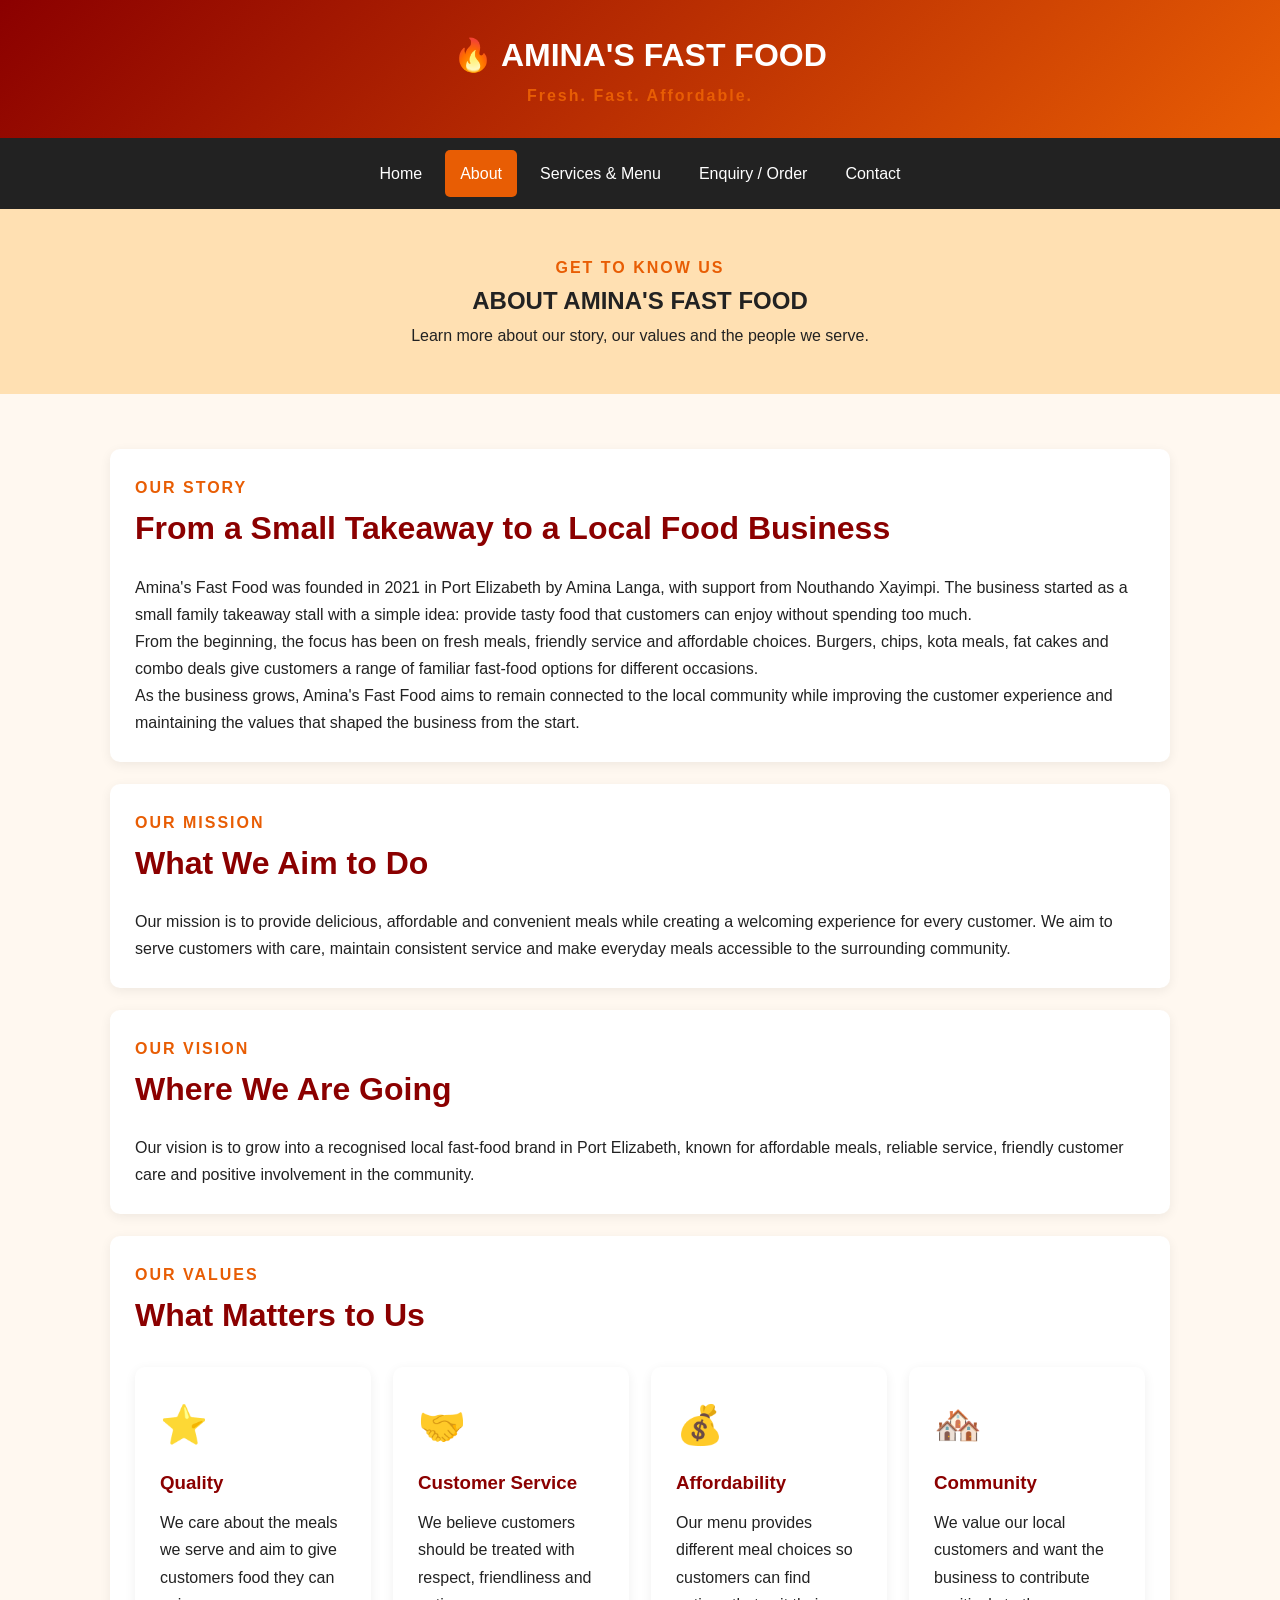
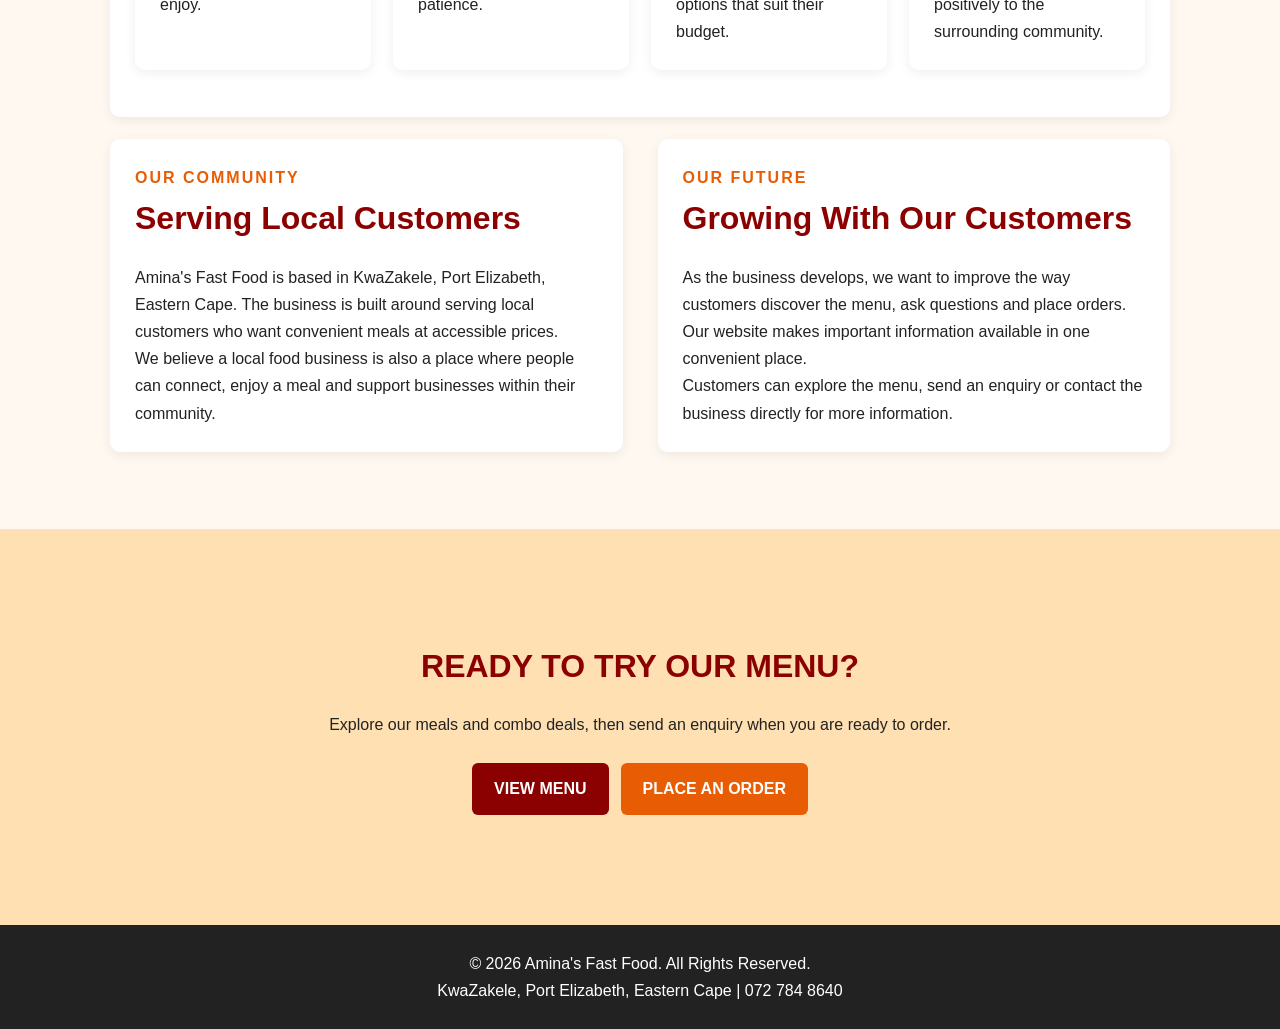
==== Pages/about.html @ 8d9acaaa "Expand About page content and structure" ====
<!DOCTYPE html>
<html lang="en">
<head>
  <meta charset="UTF-8">
  <meta name="viewport" content="width=device-width, initial-scale=1.0">
  <meta name="description" content="Learn about Amina's Fast Food, our story, mission, vision and values.">
  <title>About Us | Amina's Fast Food</title>
  <link rel="stylesheet" href="../Assets/css/style.css">
</head>
<body>
  <header class="site-header">
    <div class="logo">🔥 AMINA'S FAST FOOD</div>
    <p class="tagline">Fresh. Fast. Affordable.</p>
  </header>

  <nav class="navbar">
    <a href="../index.html">Home</a>
    <a class="active" href="about.html">About</a>
    <a href="services.html">Services &amp; Menu</a>
    <a href="enquiry.html">Enquiry / Order</a>
    <a href="contact.html">Contact</a>
  </nav>

  <main>
    <section class="page-banner page-header">
      <p class="eyebrow">GET TO KNOW US</p>
      <h1>ABOUT AMINA'S FAST FOOD</h1>
      <p>Learn more about our story, our values and the people we serve.</p>
    </section>

    <section class="container content-section">
      <div class="box intro">
        <p class="eyebrow">OUR STORY</p>
        <h2>From a Small Takeaway to a Local Food Business</h2>
        <p>Amina's Fast Food was founded in 2021 in Port Elizabeth by Amina Langa, with support from Nouthando Xayimpi. The business started as a small family takeaway stall with a simple idea: provide tasty food that customers can enjoy without spending too much.</p>
        <p>From the beginning, the focus has been on fresh meals, friendly service and affordable choices. Burgers, chips, kota meals, fat cakes and combo deals give customers a range of familiar fast-food options for different occasions.</p>
        <p>As the business grows, Amina's Fast Food aims to remain connected to the local community while improving the customer experience and maintaining the values that shaped the business from the start.</p>
      </div>

      <div class="two-column">
        <div class="box">
          <p class="eyebrow">OUR MISSION</p>
          <h2>What We Aim to Do</h2>
          <p>Our mission is to provide delicious, affordable and convenient meals while creating a welcoming experience for every customer. We aim to serve customers with care, maintain consistent service and make everyday meals accessible to the surrounding community.</p>
        </div>
        <div class="box">
          <p class="eyebrow">OUR VISION</p>
          <h2>Where We Are Going</h2>
          <p>Our vision is to grow into a recognised local fast-food brand in Port Elizabeth, known for affordable meals, reliable service, friendly customer care and positive involvement in the community.</p>
        </div>
      </div>

      <div class="box">
        <p class="eyebrow">OUR VALUES</p>
        <h2>What Matters to Us</h2>
        <div class="cards">
          <article class="card">
            <div class="card-icon">⭐</div>
            <h3>Quality</h3>
            <p>We care about the meals we serve and aim to give customers food they can enjoy.</p>
          </article>
          <article class="card">
            <div class="card-icon">🤝</div>
            <h3>Customer Service</h3>
            <p>We believe customers should be treated with respect, friendliness and patience.</p>
          </article>
          <article class="card">
            <div class="card-icon">💰</div>
            <h3>Affordability</h3>
            <p>Our menu provides different meal choices so customers can find options that suit their budget.</p>
          </article>
          <article class="card">
            <div class="card-icon">🏘️</div>
            <h3>Community</h3>
            <p>We value our local customers and want the business to contribute positively to the surrounding community.</p>
          </article>
        </div>
      </div>

      <div class="highlights">
        <div class="box">
          <p class="eyebrow">OUR COMMUNITY</p>
          <h2>Serving Local Customers</h2>
          <p>Amina's Fast Food is based in KwaZakele, Port Elizabeth, Eastern Cape. The business is built around serving local customers who want convenient meals at accessible prices.</p>
          <p>We believe a local food business is also a place where people can connect, enjoy a meal and support businesses within their community.</p>
        </div>
        <div class="box">
          <p class="eyebrow">OUR FUTURE</p>
          <h2>Growing With Our Customers</h2>
          <p>As the business develops, we want to improve the way customers discover the menu, ask questions and place orders. Our website makes important information available in one convenient place.</p>
          <p>Customers can explore the menu, send an enquiry or contact the business directly for more information.</p>
        </div>
      </div>
    </section>

    <section class="cta">
      <div class="container">
        <h2>READY TO TRY OUR MENU?</h2>
        <p>Explore our meals and combo deals, then send an enquiry when you are ready to order.</p>
        <div class="button-group">
          <a href="services.html" class="btn btn-red">VIEW MENU</a>
          <a href="enquiry.html" class="btn">PLACE AN ORDER</a>
        </div>
      </div>
    </section>
  </main>

  <footer>
    <p>&copy; 2026 Amina's Fast Food. All Rights Reserved.</p>
    <p>KwaZakele, Port Elizabeth, Eastern Cape | 072 784 8640</p>
  </footer>
</body>
</html>
---- Assets/css/style.css ----
*{box-sizing:border-box;margin:0;padding:0}html{scroll-behavior:smooth}body{font-family:Arial,sans-serif;background:#fff8f0;color:#222;line-height:1.7}.site-header,header{background:linear-gradient(135deg,#8b0000,#e85d04);color:white;text-align:center;padding:28px 20px}.logo{font-size:2rem;font-weight:700}.navbar,nav{display:flex;justify-content:center;flex-wrap:wrap;gap:8px;background:#222;padding:12px}.navbar a,nav a{color:white;text-decoration:none;padding:10px 15px;border-radius:5px}.navbar a:hover,.navbar a.active,nav a:hover{background:#e85d04}.hero{background:linear-gradient(#0008,#0008),url('../junk-food-concept-unhealthy-food-background-fast-food-sugar-burger-sweets-chips-chocolate-donuts-soda-junk-food-concept-137097176.webp') center/cover;min-height:440px;display:flex;align-items:center;justify-content:center;color:white;text-align:center;padding:40px 20px}.hero-content{max-width:800px}.hero h1{font-size:clamp(2.3rem,6vw,4.5rem);line-height:1.1;margin:15px 0}.tagline,.eyebrow{font-weight:bold;letter-spacing:2px;color:#e85d04}.hero .tagline{color:#ffd166}.container{max-width:1100px;margin:auto;padding:55px 20px}.container h2,.cta h2{color:#8b0000;margin-bottom:18px;font-size:2rem}.button-group{display:flex;justify-content:center;gap:12px;flex-wrap:wrap;margin-top:25px}.btn{display:inline-block;background:#e85d04;color:white;text-decoration:none;border:0;border-radius:6px;padding:12px 22px;font-weight:bold;cursor:pointer}.btn:hover{background:#8b0000}.btn-red{background:#8b0000}.cards{display:grid;grid-template-columns:repeat(auto-fit,minmax(220px,1fr));gap:22px;margin-top:25px}.card,.box,.contact-box,.menu-section,form{background:white;padding:25px;border-radius:10px;box-shadow:0 3px 12px #0001;margin-bottom:22px}.card-icon{font-size:2.4rem}.card h3{color:#8b0000;margin:10px 0}.section-heading{text-align:center}.highlights{display:grid;grid-template-columns:1fr 1fr;gap:35px}.info-list p{padding:8px 0}.cta{text-align:center;background:#ffe0b2;padding:55px 20px}.page-header{text-align:center;padding:45px 20px;background:#ffe0b2}.menu-section h2{color:#8b0000}.menu-row{display:flex;justify-content:space-between;gap:20px;border-bottom:1px solid #ddd;padding:15px 0}.menu-row:last-child{border:0}.menu-row strong{color:#e85d04;white-space:nowrap}.special{border:3px solid #e85d04}form{max-width:700px;margin:30px auto}label{display:block;font-weight:bold;margin-top:15px}input,select,textarea{width:100%;padding:12px;border:1px solid #bbb;border-radius:5px;font:inherit}textarea{min-height:120px}form button{margin-top:20px}footer{background:#222;color:white;text-align:center;padding:25px 15px}@media(max-width:650px){.highlights{grid-template-columns:1fr}.logo{font-size:1.5rem}.menu-row{align-items:flex-start}}
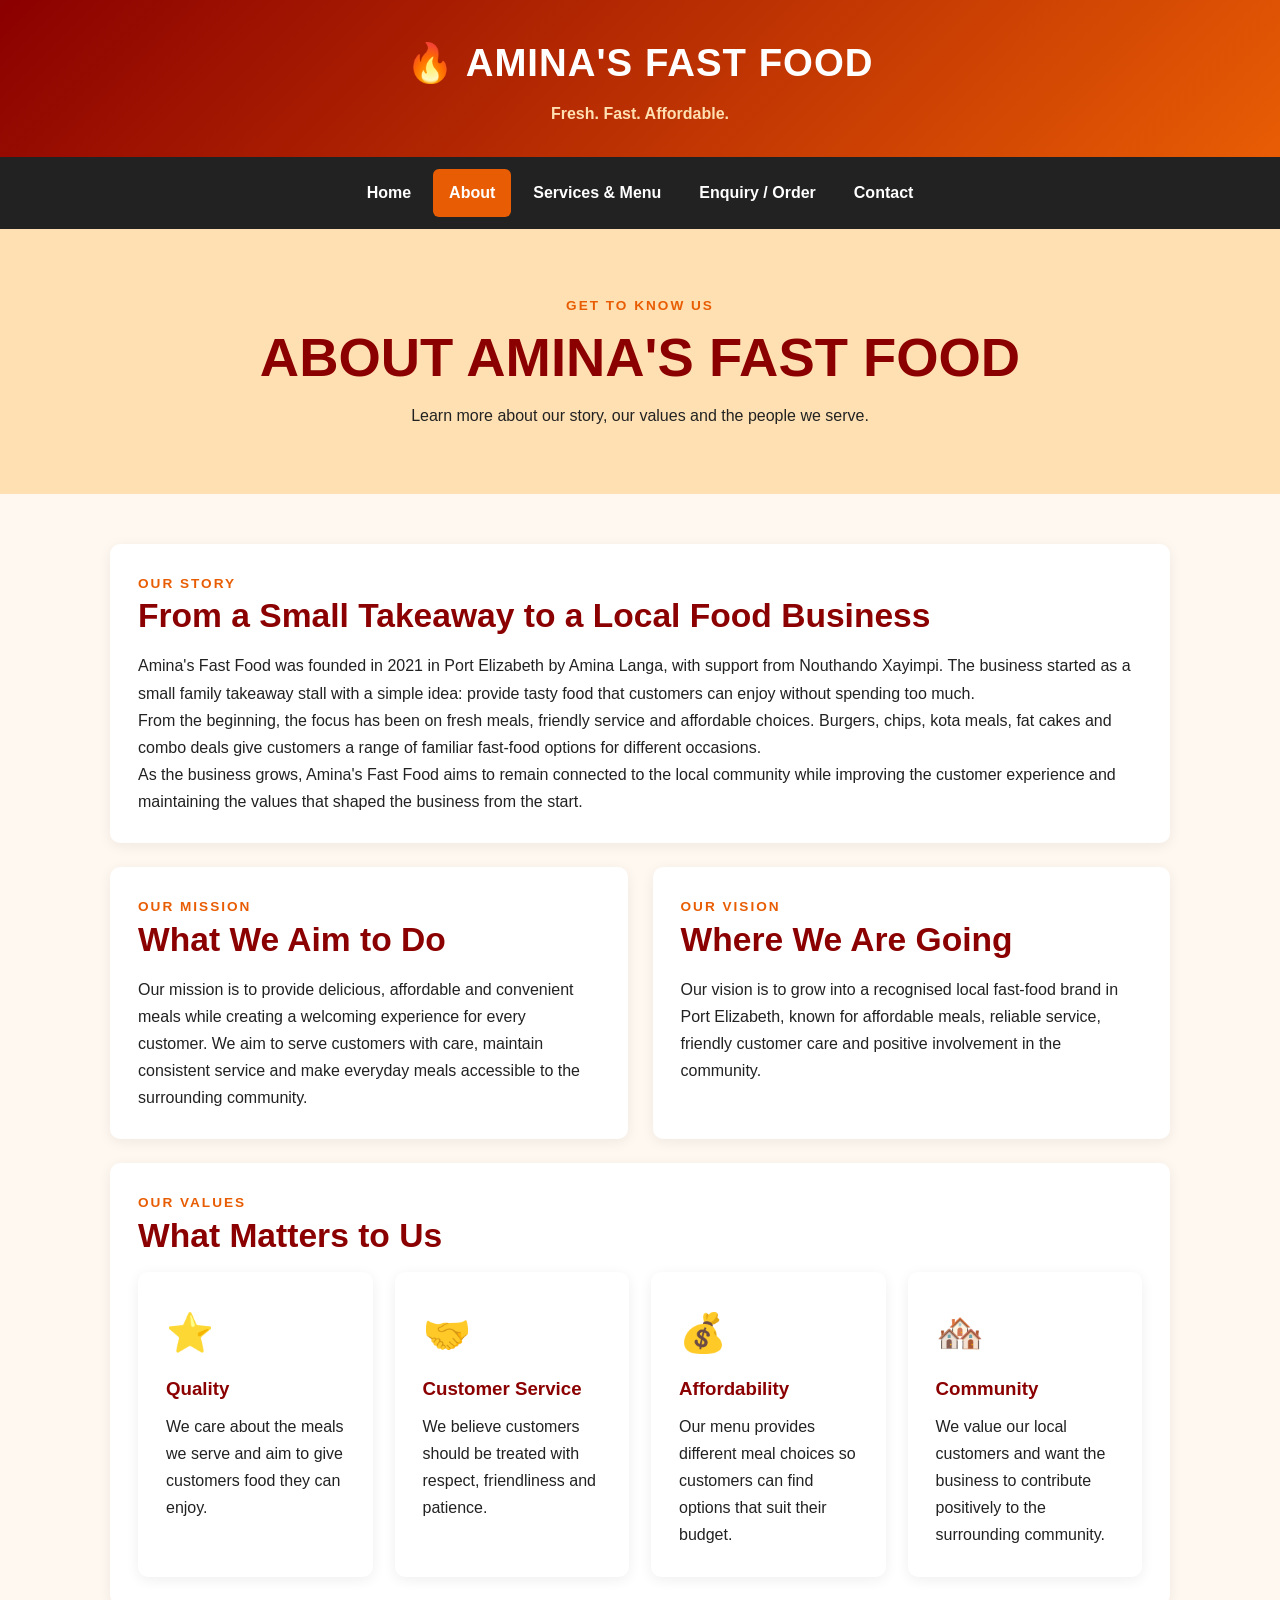
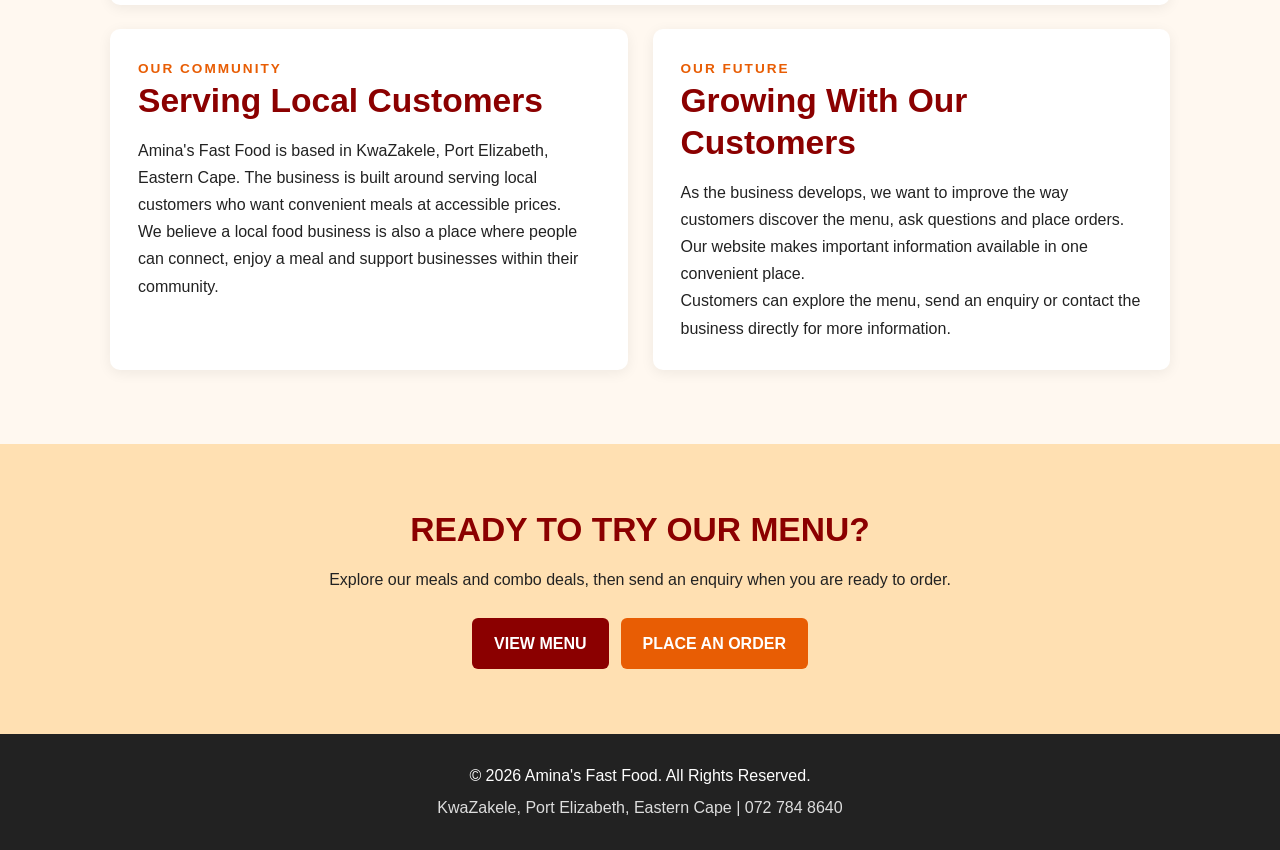
==== commit 05f9df64: "Add HTML syntax comments to About page" ====
--- a/Pages/about.html
+++ b/Pages/about.html
@@ -1,18 +1,27 @@
 <!DOCTYPE html>
+<!-- HTML5 document declaration. -->
 <html lang="en">
+<!-- lang="en" identifies English as the page language. -->
 <head>
+  <!-- Character encoding for the webpage. -->
   <meta charset="UTF-8">
+  <!-- Makes the page responsive on different screen sizes. -->
   <meta name="viewport" content="width=device-width, initial-scale=1.0">
+  <!-- Description of the page for search engines. -->
   <meta name="description" content="Learn about Amina's Fast Food, our story, mission, vision and values.">
+  <!-- Browser tab title. -->
   <title>About Us | Amina's Fast Food</title>
+  <!-- External CSS file used to style this page. ../ moves from Pages to the main folder. -->
   <link rel="stylesheet" href="../Assets/css/style.css">
 </head>
 <body>
+  <!-- Website header. -->
   <header class="site-header">
     <div class="logo">🔥 AMINA'S FAST FOOD</div>
     <p class="tagline">Fresh. Fast. Affordable.</p>
   </header>
 
+  <!-- Main navigation menu. -->
   <nav class="navbar">
     <a href="../index.html">Home</a>
     <a class="active" href="about.html">About</a>
@@ -22,12 +31,14 @@
   </nav>
 
   <main>
+    <!-- Page banner introduces the About page. -->
     <section class="page-banner page-header">
       <p class="eyebrow">GET TO KNOW US</p>
       <h1>ABOUT AMINA'S FAST FOOD</h1>
       <p>Learn more about our story, our values and the people we serve.</p>
     </section>
 
+    <!-- Business story section. -->
     <section class="container content-section">
       <div class="box intro">
         <p class="eyebrow">OUR STORY</p>
@@ -37,6 +48,7 @@
         <p>As the business grows, Amina's Fast Food aims to remain connected to the local community while improving the customer experience and maintaining the values that shaped the business from the start.</p>
       </div>
 
+      <!-- Two-column layout controlled by CSS. -->
       <div class="two-column">
         <div class="box">
           <p class="eyebrow">OUR MISSION</p>
@@ -50,6 +62,7 @@
         </div>
       </div>
 
+      <!-- Values are displayed as individual article cards. -->
       <div class="box">
         <p class="eyebrow">OUR VALUES</p>
         <h2>What Matters to Us</h2>
@@ -77,6 +90,7 @@
         </div>
       </div>
 
+      <!-- Community and future information. -->
       <div class="highlights">
         <div class="box">
           <p class="eyebrow">OUR COMMUNITY</p>
@@ -93,6 +107,7 @@
       </div>
     </section>
 
+    <!-- Call-to-action section. -->
     <section class="cta">
       <div class="container">
         <h2>READY TO TRY OUR MENU?</h2>
@@ -105,6 +120,7 @@
     </section>
   </main>
 
+  <!-- Footer information. -->
   <footer>
     <p>&copy; 2026 Amina's Fast Food. All Rights Reserved.</p>
     <p>KwaZakele, Port Elizabeth, Eastern Cape | 072 784 8640</p>
--- a/Assets/css/style.css
+++ b/Assets/css/style.css
@@ -1 +1,396 @@
-*{box-sizing:border-box;margin:0;padding:0}html{scroll-behavior:smooth}body{font-family:Arial,sans-serif;background:#fff8f0;color:#222;line-height:1.7}.site-header,header{background:linear-gradient(135deg,#8b0000,#e85d04);color:white;text-align:center;padding:28px 20px}.logo{font-size:2rem;font-weight:700}.navbar,nav{display:flex;justify-content:center;flex-wrap:wrap;gap:8px;background:#222;padding:12px}.navbar a,nav a{color:white;text-decoration:none;padding:10px 15px;border-radius:5px}.navbar a:hover,.navbar a.active,nav a:hover{background:#e85d04}.hero{background:linear-gradient(#0008,#0008),url('../junk-food-concept-unhealthy-food-background-fast-food-sugar-burger-sweets-chips-chocolate-donuts-soda-junk-food-concept-137097176.webp') center/cover;min-height:440px;display:flex;align-items:center;justify-content:center;color:white;text-align:center;padding:40px 20px}.hero-content{max-width:800px}.hero h1{font-size:clamp(2.3rem,6vw,4.5rem);line-height:1.1;margin:15px 0}.tagline,.eyebrow{font-weight:bold;letter-spacing:2px;color:#e85d04}.hero .tagline{color:#ffd166}.container{max-width:1100px;margin:auto;padding:55px 20px}.container h2,.cta h2{color:#8b0000;margin-bottom:18px;font-size:2rem}.button-group{display:flex;justify-content:center;gap:12px;flex-wrap:wrap;margin-top:25px}.btn{display:inline-block;background:#e85d04;color:white;text-decoration:none;border:0;border-radius:6px;padding:12px 22px;font-weight:bold;cursor:pointer}.btn:hover{background:#8b0000}.btn-red{background:#8b0000}.cards{display:grid;grid-template-columns:repeat(auto-fit,minmax(220px,1fr));gap:22px;margin-top:25px}.card,.box,.contact-box,.menu-section,form{background:white;padding:25px;border-radius:10px;box-shadow:0 3px 12px #0001;margin-bottom:22px}.card-icon{font-size:2.4rem}.card h3{color:#8b0000;margin:10px 0}.section-heading{text-align:center}.highlights{display:grid;grid-template-columns:1fr 1fr;gap:35px}.info-list p{padding:8px 0}.cta{text-align:center;background:#ffe0b2;padding:55px 20px}.page-header{text-align:center;padding:45px 20px;background:#ffe0b2}.menu-section h2{color:#8b0000}.menu-row{display:flex;justify-content:space-between;gap:20px;border-bottom:1px solid #ddd;padding:15px 0}.menu-row:last-child{border:0}.menu-row strong{color:#e85d04;white-space:nowrap}.special{border:3px solid #e85d04}form{max-width:700px;margin:30px auto}label{display:block;font-weight:bold;margin-top:15px}input,select,textarea{width:100%;padding:12px;border:1px solid #bbb;border-radius:5px;font:inherit}textarea{min-height:120px}form button{margin-top:20px}footer{background:#222;color:white;text-align:center;padding:25px 15px}@media(max-width:650px){.highlights{grid-template-columns:1fr}.logo{font-size:1.5rem}.menu-row{align-items:flex-start}}+* {
+  box-sizing: border-box;
+  margin: 0;
+  padding: 0;
+}
+
+html {
+  scroll-behavior: smooth;
+}
+
+body {
+  font-family: Arial, Helvetica, sans-serif;
+  background: #fff8f0;
+  color: #222;
+  line-height: 1.7;
+}
+
+.site-header {
+  background: linear-gradient(135deg, #8b0000, #e85d04);
+  color: white;
+  text-align: center;
+  padding: 30px 20px;
+}
+
+.logo {
+  font-size: clamp(1.6rem, 4vw, 2.4rem);
+  font-weight: 700;
+  letter-spacing: 1px;
+}
+
+.tagline {
+  margin-top: 5px;
+  font-weight: bold;
+  color: #ffe0b2;
+}
+
+.navbar {
+  display: flex;
+  justify-content: center;
+  align-items: center;
+  flex-wrap: wrap;
+  gap: 6px;
+  background: #222;
+  padding: 12px 15px;
+  position: sticky;
+  top: 0;
+  z-index: 10;
+}
+
+.navbar a {
+  color: white;
+  text-decoration: none;
+  padding: 10px 16px;
+  border-radius: 6px;
+  font-weight: bold;
+  transition: 0.2s ease;
+}
+
+.navbar a:hover,
+.navbar a.active {
+  background: #e85d04;
+}
+
+.hero {
+  background: linear-gradient(#0009, #0009), url('../images/junk-food-concept-unhealthy-food-background-fast-food-sugar-burger-sweets-chips-chocolate-donuts-soda-junk-food-concept-137097176.webp') center/cover;
+  min-height: 500px;
+  display: flex;
+  align-items: center;
+  justify-content: center;
+  color: white;
+  text-align: center;
+  padding: 50px 20px;
+}
+
+.hero-content {
+  max-width: 850px;
+}
+
+.hero h1 {
+  font-size: clamp(2.3rem, 6vw, 4.8rem);
+  line-height: 1.1;
+  margin: 15px 0;
+}
+
+.hero p {
+  font-size: 1.1rem;
+}
+
+.eyebrow {
+  color: #e85d04;
+  font-size: 0.85rem;
+  font-weight: bold;
+  letter-spacing: 2px;
+  text-transform: uppercase;
+}
+
+.hero .eyebrow {
+  color: #ffd166;
+}
+
+.page-banner {
+  padding: 65px 20px;
+  background: #ffe0b2;
+  text-align: center;
+}
+
+.page-banner h1 {
+  color: #8b0000;
+  font-size: clamp(2rem, 5vw, 3.4rem);
+  line-height: 1.2;
+  margin: 8px 0 12px;
+}
+
+.container {
+  width: min(1100px, 100%);
+  margin: 0 auto;
+  padding: 55px 20px;
+}
+
+.content-section,
+.menu-intro,
+.order-section,
+.contact-section {
+  padding-top: 50px;
+  padding-bottom: 50px;
+}
+
+.intro {
+  margin-bottom: 25px;
+}
+
+.container h2,
+.cta h2 {
+  color: #8b0000;
+  margin-bottom: 15px;
+  font-size: clamp(1.5rem, 3vw, 2.1rem);
+  line-height: 1.25;
+}
+
+.container h3 {
+  color: #8b0000;
+}
+
+.box,
+.card,
+.contact-box,
+.menu-section,
+.order-form {
+  background: white;
+  padding: 28px;
+  border-radius: 10px;
+  box-shadow: 0 3px 14px #0001;
+  margin-bottom: 24px;
+}
+
+.two-column,
+.highlights {
+  display: grid;
+  grid-template-columns: repeat(2, minmax(0, 1fr));
+  gap: 25px;
+}
+
+.cards,
+.contact-grid,
+.menu-grid {
+  display: grid;
+  grid-template-columns: repeat(auto-fit, minmax(230px, 1fr));
+  gap: 22px;
+}
+
+.card,
+.contact-box {
+  margin-bottom: 0;
+}
+
+.card-icon {
+  font-size: 2.4rem;
+  margin-bottom: 5px;
+}
+
+.card h3 {
+  margin: 8px 0;
+}
+
+.info-list {
+  padding-left: 22px;
+}
+
+.info-list li,
+.info-list p {
+  margin-bottom: 8px;
+}
+
+.button-group {
+  display: flex;
+  justify-content: center;
+  gap: 12px;
+  flex-wrap: wrap;
+  margin-top: 25px;
+}
+
+.btn {
+  display: inline-block;
+  background: #e85d04;
+  color: white;
+  text-decoration: none;
+  border: 0;
+  border-radius: 6px;
+  padding: 12px 22px;
+  font-weight: bold;
+  cursor: pointer;
+  transition: 0.2s ease;
+}
+
+.btn:hover {
+  background: #8b0000;
+  transform: translateY(-1px);
+}
+
+.btn-red {
+  background: #8b0000;
+}
+
+.cta {
+  text-align: center;
+  background: #ffe0b2;
+  padding: 20px 0;
+}
+
+.cta .container {
+  padding-top: 45px;
+  padding-bottom: 45px;
+}
+
+.menu-grid {
+  margin-top: 25px;
+}
+
+.menu-section {
+  margin-bottom: 0;
+}
+
+.menu-section h2 {
+  margin-bottom: 12px;
+}
+
+.section-note,
+.form-note {
+  margin-bottom: 12px;
+}
+
+.menu-row {
+  display: flex;
+  justify-content: space-between;
+  align-items: flex-start;
+  gap: 20px;
+  border-bottom: 1px solid #ddd;
+  padding: 14px 0;
+}
+
+.menu-row:last-child {
+  border-bottom: 0;
+}
+
+.menu-row strong:last-child {
+  color: #e85d04;
+  white-space: nowrap;
+}
+
+.menu-row small {
+  display: block;
+  color: #666;
+  font-size: 0.9rem;
+}
+
+.special {
+  border: 3px solid #e85d04;
+}
+
+.service-details {
+  margin-top: 28px;
+}
+
+.contact-grid {
+  margin: 25px 0;
+}
+
+.contact-box h2 {
+  font-size: 1.5rem;
+}
+
+.contact-box .btn {
+  margin-top: 12px;
+}
+
+.order-form {
+  max-width: 760px;
+  margin: 30px auto 0;
+}
+
+.order-form h2 {
+  text-align: center;
+}
+
+.form-group {
+  margin-top: 17px;
+}
+
+label {
+  display: block;
+  font-weight: bold;
+  margin-bottom: 7px;
+}
+
+input,
+select,
+textarea {
+  width: 100%;
+  padding: 12px;
+  border: 1px solid #bbb;
+  border-radius: 6px;
+  background: white;
+  font: inherit;
+}
+
+input:focus,
+select:focus,
+textarea:focus {
+  outline: 2px solid #e85d04;
+  border-color: #e85d04;
+}
+
+textarea {
+  min-height: 140px;
+  resize: vertical;
+}
+
+.order-form button {
+  margin-top: 22px;
+}
+
+.form-result {
+  margin-top: 18px;
+  font-weight: bold;
+}
+
+footer {
+  background: #222;
+  color: white;
+  text-align: center;
+  padding: 28px 15px;
+}
+
+footer p + p {
+  margin-top: 5px;
+  color: #ddd;
+}
+
+@media (max-width: 700px) {
+  .navbar {
+    position: static;
+  }
+
+  .two-column,
+  .highlights {
+    grid-template-columns: 1fr;
+  }
+
+  .hero {
+    min-height: 420px;
+  }
+
+  .box,
+  .card,
+  .contact-box,
+  .menu-section,
+  .order-form {
+    padding: 22px;
+  }
+}
+
+@media (max-width: 480px) {
+  .navbar a {
+    width: 100%;
+    text-align: center;
+  }
+
+  .container {
+    padding-left: 15px;
+    padding-right: 15px;
+  }
+
+  .menu-row {
+    gap: 10px;
+  }
+}
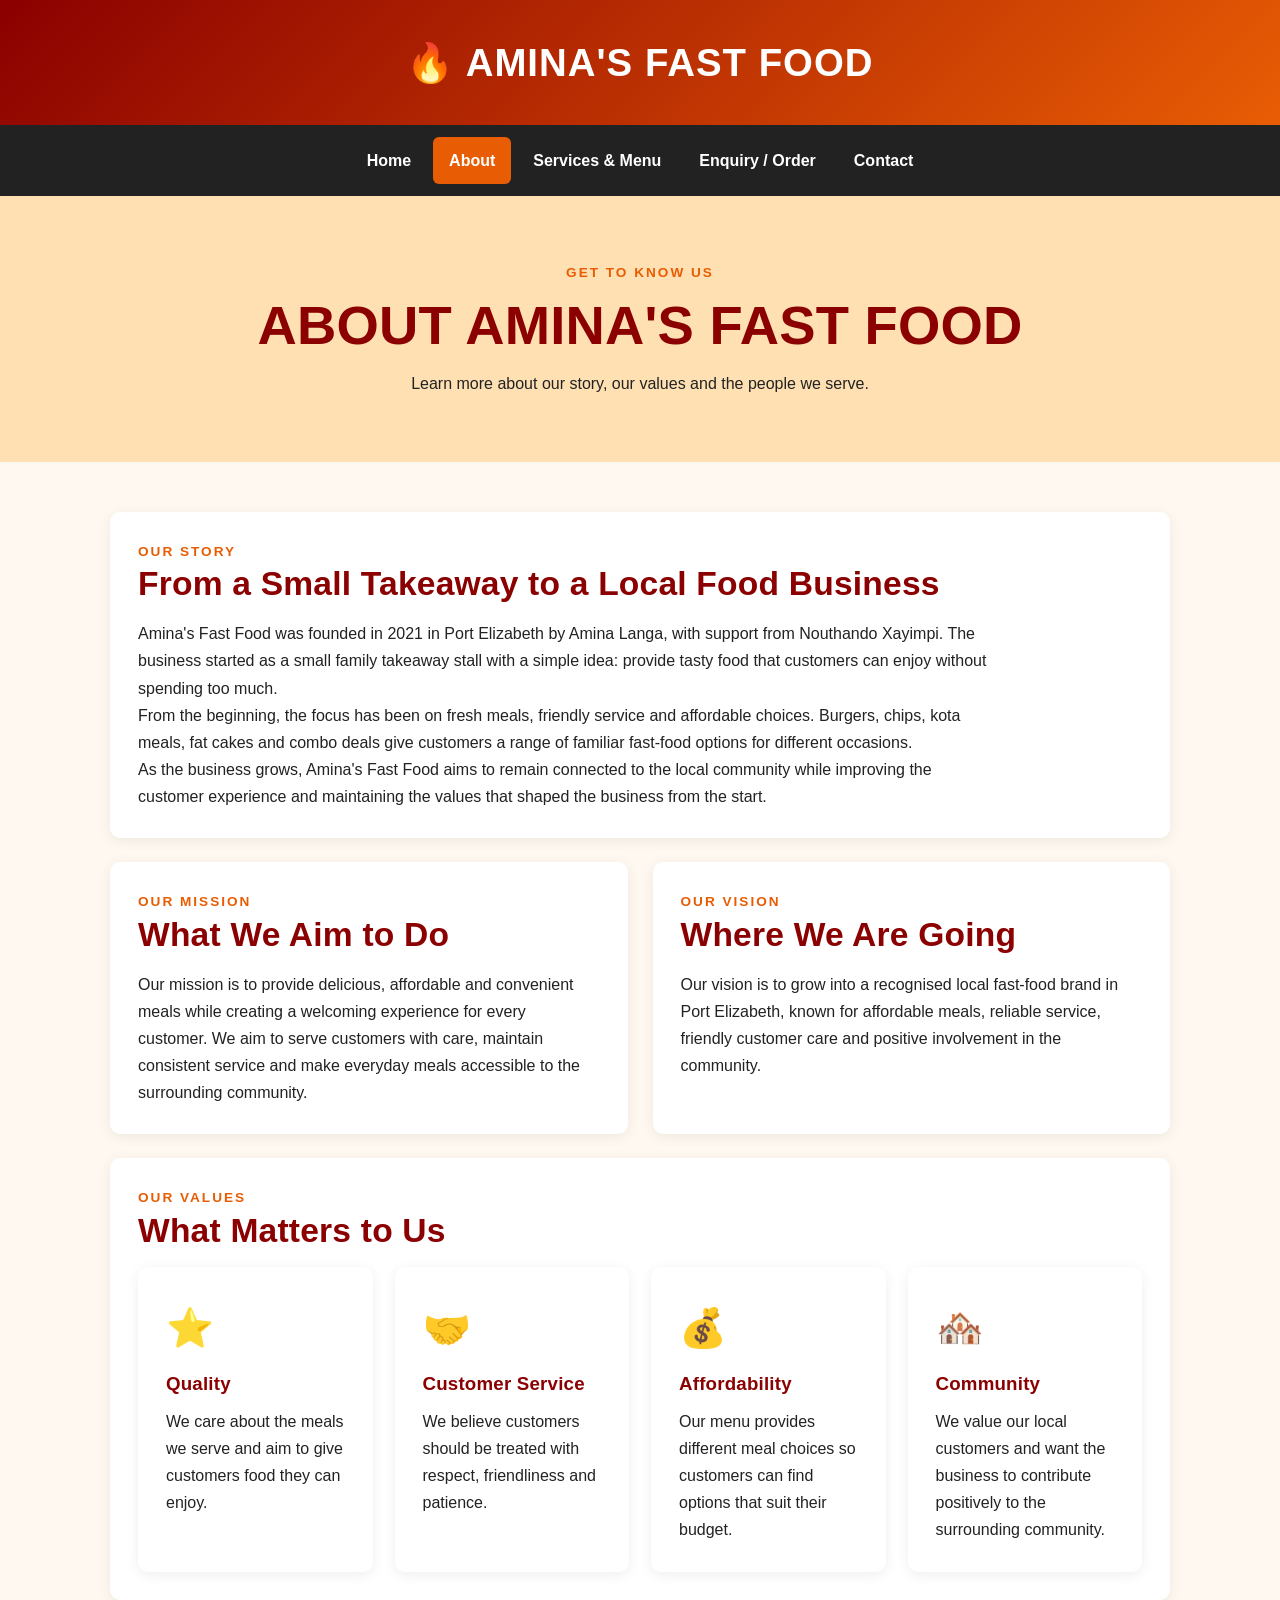
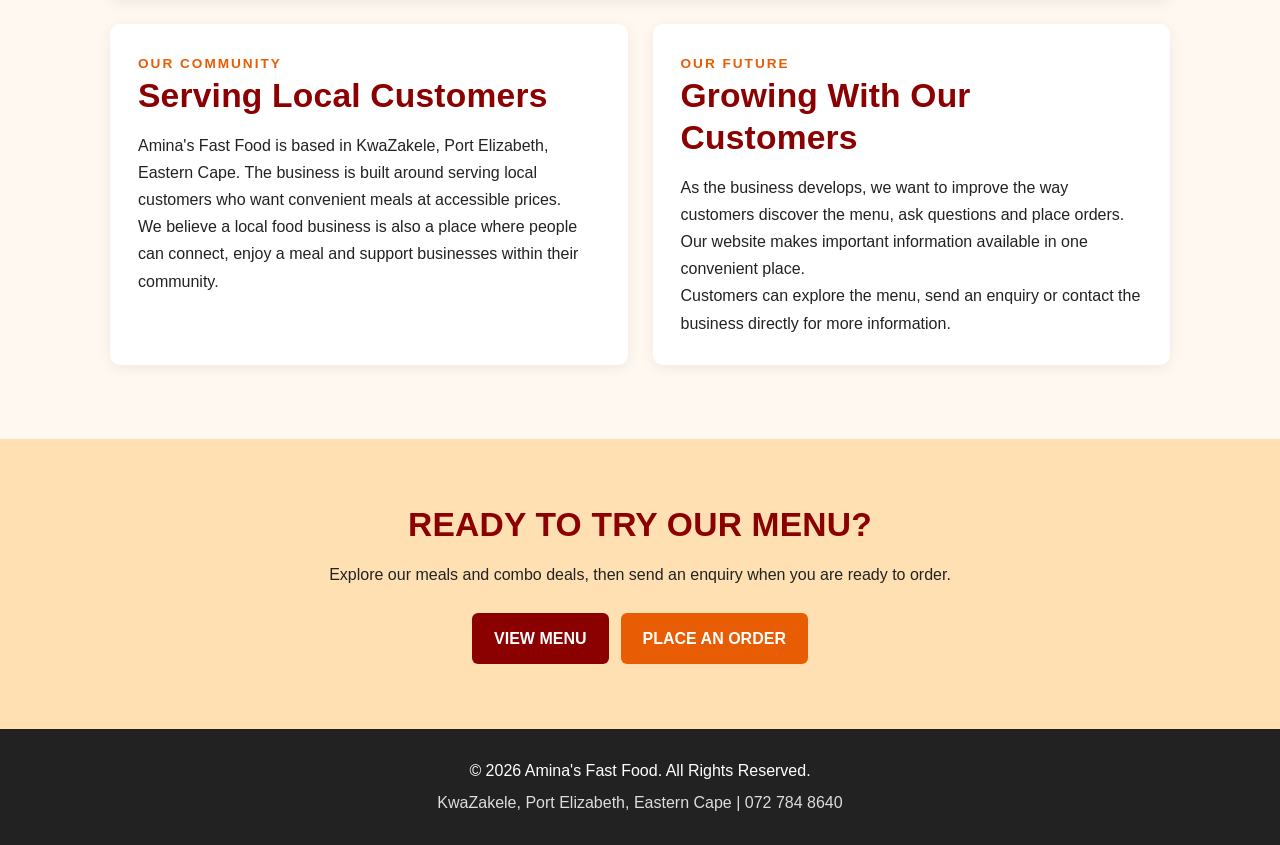
==== commit 47d05123: "Remove duplicate tagline from header sections Delete the redundant <p class="tagline">Fresh. Fast. A" ====
--- a/Pages/about.html
+++ b/Pages/about.html
@@ -1,129 +1,216 @@
 <!DOCTYPE html>
-<!-- HTML5 document declaration. -->
+<!-- DOCTYPE declares that the document uses HTML5. -->
 <html lang="en">
-<!-- lang="en" identifies English as the page language. -->
+<!-- html is the root element; lang="en" sets English as the page language. -->
 <head>
-  <!-- Character encoding for the webpage. -->
+<!-- head contains metadata and links used by the browser. -->
   <meta charset="UTF-8">
-  <!-- Makes the page responsive on different screen sizes. -->
+  <!-- meta charset sets UTF-8 character encoding. -->
   <meta name="viewport" content="width=device-width, initial-scale=1.0">
-  <!-- Description of the page for search engines. -->
+  <!-- viewport makes the page responsive on different screen sizes. -->
   <meta name="description" content="Learn about Amina's Fast Food, our story, mission, vision and values.">
-  <!-- Browser tab title. -->
+  <!-- description gives search engines a short description of the page. -->
   <title>About Us | Amina's Fast Food</title>
-  <!-- External CSS file used to style this page. ../ moves from Pages to the main folder. -->
+  <!-- title sets the text shown on the browser tab. -->
   <link rel="stylesheet" href="../Assets/css/style.css">
+  <!-- link connects this page to the external CSS file; ../ goes up from Pages to the main folder. -->
 </head>
+<!-- Closing head ends the metadata area. -->
 <body>
-  <!-- Website header. -->
+<!-- body contains the visible webpage content. -->
   <header class="site-header">
+  <!-- header creates the top website section and site-header connects it to CSS. -->
     <div class="logo">🔥 AMINA'S FAST FOOD</div>
-    <p class="tagline">Fresh. Fast. Affordable.</p>
+    <!-- div groups the business name; logo is the CSS class. -->
   </header>
-
-  <!-- Main navigation menu. -->
+  <!-- Closing header ends the website header. -->
+
   <nav class="navbar">
+  <!-- nav contains the main website navigation links. -->
     <a href="../index.html">Home</a>
+    <!-- a creates a hyperlink; href gives the destination. -->
     <a class="active" href="about.html">About</a>
+    <!-- class="active" shows that About is the current page. -->
     <a href="services.html">Services &amp; Menu</a>
+    <!-- This link opens the Services and Menu page; &amp; displays &. -->
     <a href="enquiry.html">Enquiry / Order</a>
+    <!-- This link opens the enquiry/order page. -->
     <a href="contact.html">Contact</a>
+    <!-- This link opens the contact page. -->
   </nav>
+  <!-- Closing nav ends the navigation menu. -->
 
   <main>
-    <!-- Page banner introduces the About page. -->
+  <!-- main identifies the primary content of this webpage. -->
     <section class="page-banner page-header">
+    <!-- section creates a content area; the two classes control banner styling. -->
       <p class="eyebrow">GET TO KNOW US</p>
+      <!-- p displays a small section label. -->
       <h1>ABOUT AMINA'S FAST FOOD</h1>
+      <!-- h1 is the main heading of the page. -->
       <p>Learn more about our story, our values and the people we serve.</p>
+      <!-- p displays supporting text below the main heading. -->
     </section>
-
-    <!-- Business story section. -->
+    <!-- Closing section ends the page banner. -->
+
     <section class="container content-section">
+    <!-- This section uses container for width and content-section for spacing. -->
       <div class="box intro">
+      <!-- div groups the story; box and intro provide CSS styling. -->
         <p class="eyebrow">OUR STORY</p>
+        <!-- p displays the story label. -->
         <h2>From a Small Takeaway to a Local Food Business</h2>
+        <!-- h2 creates a section heading below the page h1. -->
         <p>Amina's Fast Food was founded in 2021 in Port Elizabeth by Amina Langa, with support from Nouthando Xayimpi. The business started as a small family takeaway stall with a simple idea: provide tasty food that customers can enjoy without spending too much.</p>
+        <!-- p contains the first paragraph of the business story. -->
         <p>From the beginning, the focus has been on fresh meals, friendly service and affordable choices. Burgers, chips, kota meals, fat cakes and combo deals give customers a range of familiar fast-food options for different occasions.</p>
+        <!-- p contains the second story paragraph. -->
         <p>As the business grows, Amina's Fast Food aims to remain connected to the local community while improving the customer experience and maintaining the values that shaped the business from the start.</p>
-      </div>
-
-      <!-- Two-column layout controlled by CSS. -->
+        <!-- p contains the third story paragraph. -->
+      </div>
+      <!-- Closing div ends the story box. -->
+
       <div class="two-column">
-        <div class="box">
+      <!-- div creates a two-column layout controlled by CSS Grid. -->
+        <div class="box">
+        <!-- div creates the mission content box. -->
           <p class="eyebrow">OUR MISSION</p>
+          <!-- p displays the mission label. -->
           <h2>What We Aim to Do</h2>
+          <!-- h2 creates the mission heading. -->
           <p>Our mission is to provide delicious, affordable and convenient meals while creating a welcoming experience for every customer. We aim to serve customers with care, maintain consistent service and make everyday meals accessible to the surrounding community.</p>
-        </div>
-        <div class="box">
+          <!-- p explains the business mission. -->
+        </div>
+        <!-- Closing div ends the mission box. -->
+        <div class="box">
+        <!-- div creates the vision content box. -->
           <p class="eyebrow">OUR VISION</p>
+          <!-- p displays the vision label. -->
           <h2>Where We Are Going</h2>
+          <!-- h2 creates the vision heading. -->
           <p>Our vision is to grow into a recognised local fast-food brand in Port Elizabeth, known for affordable meals, reliable service, friendly customer care and positive involvement in the community.</p>
-        </div>
-      </div>
-
-      <!-- Values are displayed as individual article cards. -->
+          <!-- p explains the business vision. -->
+        </div>
+        <!-- Closing div ends the vision box. -->
+      </div>
+      <!-- Closing div ends the two-column layout. -->
+
       <div class="box">
+      <!-- div creates the values section box. -->
         <p class="eyebrow">OUR VALUES</p>
+        <!-- p displays the values label. -->
         <h2>What Matters to Us</h2>
+        <!-- h2 creates the values heading. -->
         <div class="cards">
-          <article class="card">
+        <!-- div creates a responsive grid for the value cards. -->
+          <article class="card">
+          <!-- article creates the Quality card. -->
             <div class="card-icon">⭐</div>
+            <!-- div displays the card icon. -->
             <h3>Quality</h3>
+            <!-- h3 creates the card heading. -->
             <p>We care about the meals we serve and aim to give customers food they can enjoy.</p>
-          </article>
-          <article class="card">
+            <!-- p describes the Quality value. -->
+          </article>
+          <!-- Closing article ends the Quality card. -->
+          <article class="card">
+          <!-- article creates the Customer Service card. -->
             <div class="card-icon">🤝</div>
+            <!-- div displays the service icon. -->
             <h3>Customer Service</h3>
+            <!-- h3 creates the service heading. -->
             <p>We believe customers should be treated with respect, friendliness and patience.</p>
-          </article>
-          <article class="card">
+            <!-- p describes the Customer Service value. -->
+          </article>
+          <!-- Closing article ends the Customer Service card. -->
+          <article class="card">
+          <!-- article creates the Affordability card. -->
             <div class="card-icon">💰</div>
+            <!-- div displays the affordability icon. -->
             <h3>Affordability</h3>
+            <!-- h3 creates the affordability heading. -->
             <p>Our menu provides different meal choices so customers can find options that suit their budget.</p>
-          </article>
-          <article class="card">
+            <!-- p describes the Affordability value. -->
+          </article>
+          <!-- Closing article ends the Affordability card. -->
+          <article class="card">
+          <!-- article creates the Community card. -->
             <div class="card-icon">🏘️</div>
+            <!-- div displays the community icon. -->
             <h3>Community</h3>
+            <!-- h3 creates the community heading. -->
             <p>We value our local customers and want the business to contribute positively to the surrounding community.</p>
-          </article>
-        </div>
-      </div>
-
-      <!-- Community and future information. -->
+            <!-- p describes the Community value. -->
+          </article>
+          <!-- Closing article ends the Community card. -->
+        </div>
+        <!-- Closing div ends the cards grid. -->
+      </div>
+      <!-- Closing div ends the values box. -->
+
       <div class="highlights">
-        <div class="box">
+      <!-- div creates another two-column grid for community and future information. -->
+        <div class="box">
+        <!-- div creates the community information box. -->
           <p class="eyebrow">OUR COMMUNITY</p>
+          <!-- p displays the community label. -->
           <h2>Serving Local Customers</h2>
+          <!-- h2 creates the community heading. -->
           <p>Amina's Fast Food is based in KwaZakele, Port Elizabeth, Eastern Cape. The business is built around serving local customers who want convenient meals at accessible prices.</p>
+          <!-- p explains the local community served. -->
           <p>We believe a local food business is also a place where people can connect, enjoy a meal and support businesses within their community.</p>
-        </div>
-        <div class="box">
+          <!-- p explains the community connection. -->
+        </div>
+        <!-- Closing div ends the community box. -->
+        <div class="box">
+        <!-- div creates the future information box. -->
           <p class="eyebrow">OUR FUTURE</p>
+          <!-- p displays the future label. -->
           <h2>Growing With Our Customers</h2>
+          <!-- h2 creates the future heading. -->
           <p>As the business develops, we want to improve the way customers discover the menu, ask questions and place orders. Our website makes important information available in one convenient place.</p>
+          <!-- p explains future website improvements. -->
           <p>Customers can explore the menu, send an enquiry or contact the business directly for more information.</p>
-        </div>
-      </div>
+          <!-- p explains how customers can use the website. -->
+        </div>
+        <!-- Closing div ends the future box. -->
+      </div>
+      <!-- Closing div ends the highlights layout. -->
     </section>
-
-    <!-- Call-to-action section. -->
+    <!-- Closing section ends the About page content. -->
+
     <section class="cta">
+    <!-- section creates the call-to-action area. -->
       <div class="container">
+      <!-- div uses container to control the CTA width and spacing. -->
         <h2>READY TO TRY OUR MENU?</h2>
+        <!-- h2 displays the CTA heading. -->
         <p>Explore our meals and combo deals, then send an enquiry when you are ready to order.</p>
+        <!-- p gives visitors instructions before the links. -->
         <div class="button-group">
+        <!-- div groups the CTA buttons. -->
           <a href="services.html" class="btn btn-red">VIEW MENU</a>
+          <!-- a creates a styled link to the menu page. -->
           <a href="enquiry.html" class="btn">PLACE AN ORDER</a>
-        </div>
-      </div>
+          <!-- a creates a styled link to the order page. -->
+        </div>
+        <!-- Closing div ends the CTA button group. -->
+      </div>
+      <!-- Closing div ends the CTA container. -->
     </section>
+    <!-- Closing section ends the CTA area. -->
   </main>
-
-  <!-- Footer information. -->
+  <!-- Closing main ends the primary page content. -->
+
   <footer>
+  <!-- footer contains information shown at the bottom of the page. -->
     <p>&copy; 2026 Amina's Fast Food. All Rights Reserved.</p>
+    <!-- p displays copyright text; &copy; creates the copyright symbol. -->
     <p>KwaZakele, Port Elizabeth, Eastern Cape | 072 784 8640</p>
+    <!-- p displays the business location and phone number. -->
   </footer>
+  <!-- Closing footer ends the footer section. -->
 </body>
-</html>+<!-- Closing body ends the visible webpage content. -->
+</html>
+<!-- Closing html ends the complete HTML document. -->
--- a/Assets/css/style.css
+++ b/Assets/css/style.css
@@ -1,19 +1,34 @@
+/* ==============================
+   BASIC PAGE RESET
+   ============================== */
+
+/* The universal selector applies these settings to every HTML element. */
 * {
   box-sizing: border-box;
   margin: 0;
   padding: 0;
 }
 
-html {
-  scroll-behavior: smooth;
-}
+html { scroll-behavior: smooth; }
 
 body {
   font-family: Arial, Helvetica, sans-serif;
   background: #fff8f0;
   color: #222;
   line-height: 1.7;
-}
+  font-size: 16px;
+}
+
+p { max-width: 850px; }
+
+h1, h2, h3 {
+  font-weight: 700;
+  letter-spacing: 0.2px;
+}
+
+/* ==============================
+   HEADER AND LOGO
+   ============================== */
 
 .site-header {
   background: linear-gradient(135deg, #8b0000, #e85d04);
@@ -32,7 +47,12 @@
   margin-top: 5px;
   font-weight: bold;
   color: #ffe0b2;
-}
+  text-align: center;
+}
+
+/* ==============================
+   NAVIGATION
+   ============================== */
 
 .navbar {
   display: flex;
@@ -57,12 +77,14 @@
 }
 
 .navbar a:hover,
-.navbar a.active {
-  background: #e85d04;
-}
+.navbar a.active { background: #e85d04; }
+
+/* ==============================
+   HOMEPAGE HERO
+   ============================== */
 
 .hero {
-  background: linear-gradient(#0009, #0009), url('../images/junk-food-concept-unhealthy-food-background-fast-food-sugar-burger-sweets-chips-chocolate-donuts-soda-junk-food-concept-137097176.webp') center/cover;
+  background: linear-gradient(#0009, #0009), url('../junk-food-concept-unhealthy-food-background-fast-food-sugar-burger-sweets-chips-chocolate-donuts-soda-junk-food-concept-137097176.webp') center/cover;
   min-height: 500px;
   display: flex;
   align-items: center;
@@ -72,9 +94,7 @@
   padding: 50px 20px;
 }
 
-.hero-content {
-  max-width: 850px;
-}
+.hero-content { max-width: 850px; }
 
 .hero h1 {
   font-size: clamp(2.3rem, 6vw, 4.8rem);
@@ -84,7 +104,13 @@
 
 .hero p {
   font-size: 1.1rem;
-}
+  margin-left: auto;
+  margin-right: auto;
+}
+
+/* ==============================
+   GENERAL PAGE ELEMENTS
+   ============================== */
 
 .eyebrow {
   color: #e85d04;
@@ -94,14 +120,17 @@
   text-transform: uppercase;
 }
 
-.hero .eyebrow {
-  color: #ffd166;
-}
+.hero .eyebrow { color: #ffd166; }
 
 .page-banner {
   padding: 65px 20px;
   background: #ffe0b2;
   text-align: center;
+}
+
+.page-banner p {
+  margin-left: auto;
+  margin-right: auto;
 }
 
 .page-banner h1 {
@@ -125,9 +154,7 @@
   padding-bottom: 50px;
 }
 
-.intro {
-  margin-bottom: 25px;
-}
+.intro { margin-bottom: 25px; }
 
 .container h2,
 .cta h2 {
@@ -137,9 +164,11 @@
   line-height: 1.25;
 }
 
-.container h3 {
-  color: #8b0000;
-}
+.container h3 { color: #8b0000; }
+
+/* ==============================
+   CARDS AND CONTENT BOXES
+   ============================== */
 
 .box,
 .card,
@@ -169,27 +198,23 @@
 }
 
 .card,
-.contact-box {
-  margin-bottom: 0;
-}
+.contact-box,
+.menu-section { margin-bottom: 0; }
 
 .card-icon {
   font-size: 2.4rem;
   margin-bottom: 5px;
 }
 
-.card h3 {
-  margin: 8px 0;
-}
-
-.info-list {
-  padding-left: 22px;
-}
-
+.card h3 { margin: 8px 0; }
+
+.info-list { padding-left: 22px; }
 .info-list li,
-.info-list p {
-  margin-bottom: 8px;
-}
+.info-list p { margin-bottom: 8px; }
+
+/* ==============================
+   BUTTONS
+   ============================== */
 
 .button-group {
   display: flex;
@@ -217,9 +242,11 @@
   transform: translateY(-1px);
 }
 
-.btn-red {
-  background: #8b0000;
-}
+.btn-red { background: #8b0000; }
+
+/* ==============================
+   CALL TO ACTION
+   ============================== */
 
 .cta {
   text-align: center;
@@ -232,22 +259,19 @@
   padding-bottom: 45px;
 }
 
-.menu-grid {
-  margin-top: 25px;
-}
-
-.menu-section {
-  margin-bottom: 0;
-}
-
-.menu-section h2 {
-  margin-bottom: 12px;
-}
-
+.cta p {
+  margin-left: auto;
+  margin-right: auto;
+}
+
+/* ==============================
+   MENU
+   ============================== */
+
+.menu-grid { margin-top: 25px; }
+.menu-section h2 { margin-bottom: 12px; }
 .section-note,
-.form-note {
-  margin-bottom: 12px;
-}
+.form-note { margin-bottom: 12px; }
 
 .menu-row {
   display: flex;
@@ -258,9 +282,7 @@
   padding: 14px 0;
 }
 
-.menu-row:last-child {
-  border-bottom: 0;
-}
+.menu-row:last-child { border-bottom: 0; }
 
 .menu-row strong:last-child {
   color: #e85d04;
@@ -273,37 +295,41 @@
   font-size: 0.9rem;
 }
 
-.special {
-  border: 3px solid #e85d04;
-}
-
-.service-details {
-  margin-top: 28px;
-}
-
-.contact-grid {
-  margin: 25px 0;
-}
-
-.contact-box h2 {
-  font-size: 1.5rem;
-}
-
-.contact-box .btn {
-  margin-top: 12px;
-}
+.special { border: 3px solid #e85d04; }
+.service-details { margin-top: 28px; }
+
+/* ==============================
+   CONTACT PAGE
+   ============================== */
+
+.contact-grid { margin: 25px 0; }
+.contact-box h2 { font-size: 1.5rem; }
+.contact-box .btn { margin-top: 12px; }
+.contact-address { font-style: normal; }
+
+/* ==============================
+   ORDER FORM
+   ============================== */
 
 .order-form {
   max-width: 760px;
   margin: 30px auto 0;
 }
 
-.order-form h2 {
-  text-align: center;
-}
-
-.form-group {
-  margin-top: 17px;
+.order-form h2 { text-align: center; }
+.form-group { margin-top: 17px; }
+
+.order-form fieldset {
+  border: 0;
+  margin: 0;
+  padding: 0;
+}
+
+.order-form legend {
+  font-size: 1.4rem;
+  font-weight: bold;
+  color: #8b0000;
+  margin-bottom: 8px;
 }
 
 label {
@@ -335,14 +361,15 @@
   resize: vertical;
 }
 
-.order-form button {
-  margin-top: 22px;
-}
-
+.order-form button { margin-top: 22px; }
 .form-result {
   margin-top: 18px;
   font-weight: bold;
 }
+
+/* ==============================
+   FOOTER
+   ============================== */
 
 footer {
   background: #222;
@@ -351,32 +378,40 @@
   padding: 28px 15px;
 }
 
+/* Centres every line of text in the footer. */
+footer p {
+  max-width: none;
+  margin-left: auto;
+  margin-right: auto;
+  text-align: center;
+}
+
 footer p + p {
   margin-top: 5px;
   color: #ddd;
 }
 
+footer p { 
+    text-align: center; 
+}
+
+/* ==============================
+   RESPONSIVE DESIGN
+   ============================== */
+
 @media (max-width: 700px) {
-  .navbar {
-    position: static;
-  }
+  .navbar { position: static; }
 
   .two-column,
-  .highlights {
-    grid-template-columns: 1fr;
-  }
-
-  .hero {
-    min-height: 420px;
-  }
+  .highlights { grid-template-columns: 1fr; }
+
+  .hero { min-height: 420px; }
 
   .box,
   .card,
   .contact-box,
   .menu-section,
-  .order-form {
-    padding: 22px;
-  }
+  .order-form { padding: 22px; }
 }
 
 @media (max-width: 480px) {
@@ -390,7 +425,5 @@
     padding-right: 15px;
   }
 
-  .menu-row {
-    gap: 10px;
-  }
+  .menu-row { gap: 10px; }
 }
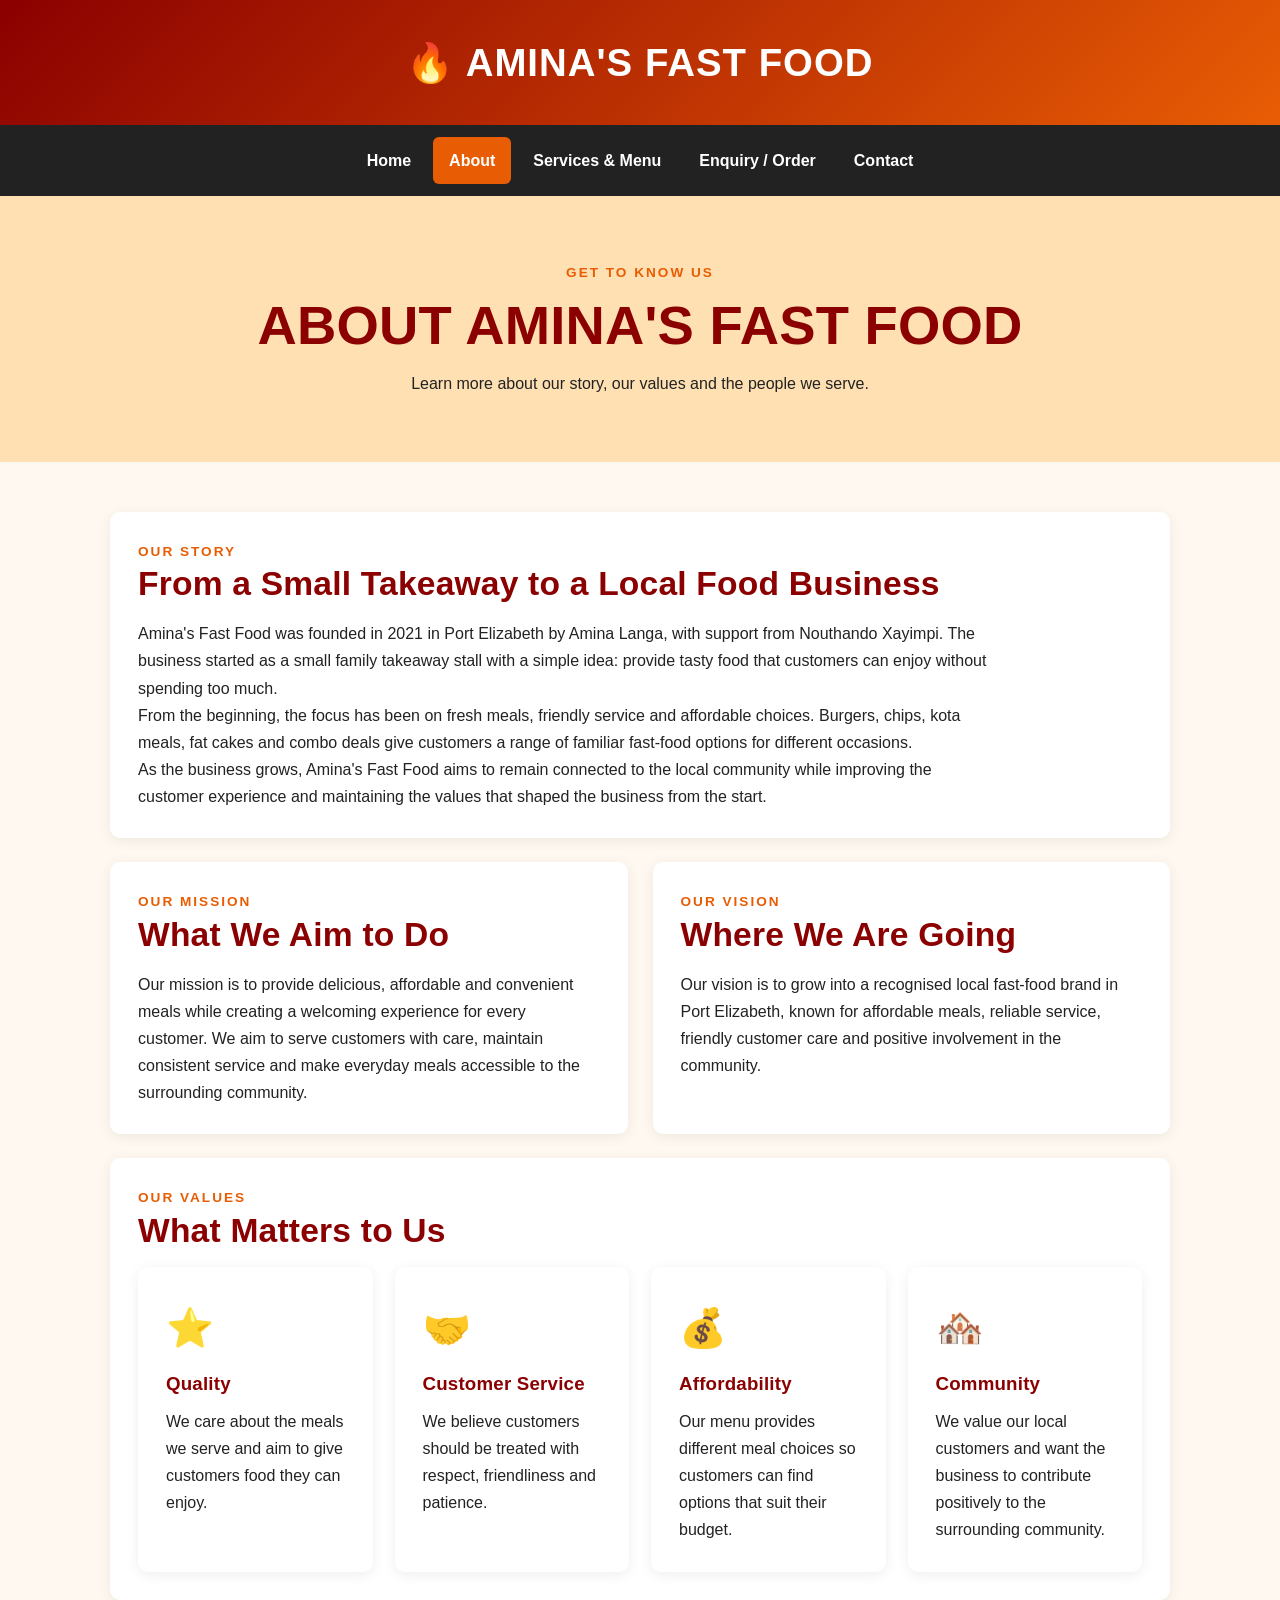
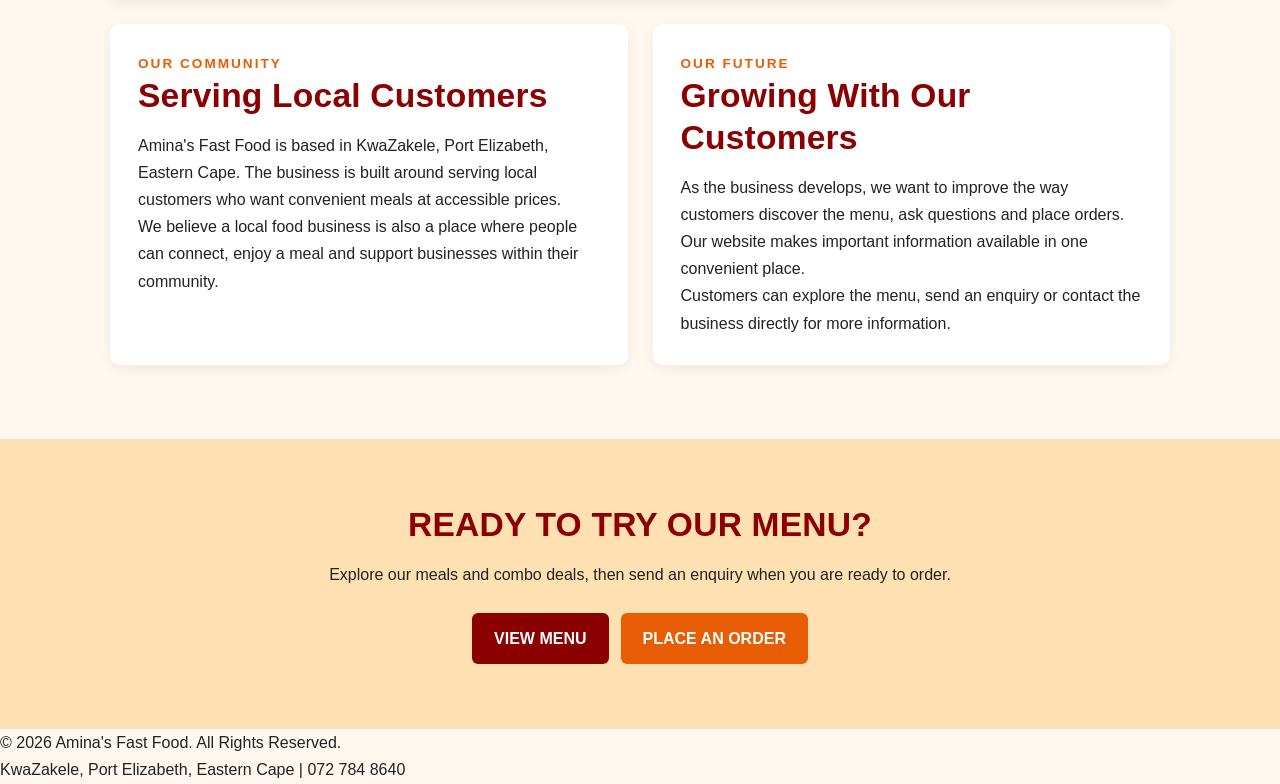
==== commit 90755374: "Add page-specific SEO meta keywords" ====
--- a/Pages/about.html
+++ b/Pages/about.html
@@ -9,11 +9,15 @@
   <meta name="viewport" content="width=device-width, initial-scale=1.0">
   <!-- viewport makes the page responsive on different screen sizes. -->
   <meta name="description" content="Learn about Amina's Fast Food, our story, mission, vision and values.">
+      <meta name="keywords" content="about Amina's Fast Food, fast food business KwaZakele, local takeaway Gqeberha, affordable meals, Port Elizabeth food business">
+<meta property="og:title" content="About Us | Amina's Fast Food">
+  <meta property="og:description" content="Learn about Amina's Fast Food, our story, mission, vision and values.">
   <!-- description gives search engines a short description of the page. -->
   <title>About Us | Amina's Fast Food</title>
   <!-- title sets the text shown on the browser tab. -->
   <link rel="stylesheet" href="../Assets/css/style.css">
   <!-- link connects this page to the external CSS file; ../ goes up from Pages to the main folder. -->
+  <script src="../Assets/js/script.js" defer></script>
 </head>
 <!-- Closing head ends the metadata area. -->
 <body>
--- a/Assets/css/style.css
+++ b/Assets/css/style.css
@@ -268,162 +268,465 @@
    MENU
    ============================== */
 
-.menu-grid { margin-top: 25px; }
-.menu-section h2 { margin-bottom: 12px; }
-.section-note,
-.form-note { margin-bottom: 12px; }
-
-.menu-row {
+/* Each meal category gets its own full-width landscape section. */
+.menu-grid {
+  display: grid;
+  grid-template-columns: 1fr;
+  gap: 24px;
+  margin-top: 25px;
+}
+
+.menu-section {
+  display: block;
+  width: 100%;
+  min-width: 0;
+  height: auto;
+  margin-bottom: 0;
+  padding: 26px;
+  border: 1px solid #f0dfcf;
+  border-radius: 16px;
+  box-shadow: 0 4px 16px #00000010;
+}
+
+/* Soft background colours make each category easy to identify. */
+.menu-section[data-category="burgers"] { background: #fff0e5; }
+.menu-section[data-category="chips"] { background: #fff8dc; }
+.menu-section[data-category="kota"] { background: #ffedf0; }
+.menu-section[data-category="snacks"] { background: #edf7ec; }
+.menu-section[data-category="combos"] { background: #fff2df; border: 2px solid #e85d04; }
+
+.menu-section h2 {
+  margin: 3px 0 8px;
+  color: #8b0000;
+}
+
+.menu-section > .eyebrow {
+  margin-bottom: 2px;
+}
+
+.section-note { margin-bottom: 12px; }
+
+/* Every meal is displayed in its own separate card. */
+.menu-items-grid {
+  display: grid;
+  grid-template-columns: repeat(auto-fit, minmax(210px, 1fr));
+  align-items: stretch;
+  gap: 16px;
+  margin-top: 18px;
+}
+
+.menu-item-card {
   display: flex;
-  justify-content: space-between;
+  flex-direction: column;
+  min-width: 0;
+  padding: 12px;
+  gap: 9px;
+  background: #fff;
+  border: 1px solid #f0dfcf;
+  border-radius: 12px;
+  box-shadow: 0 3px 10px #0000000d;
+  transition: transform 0.2s ease, box-shadow 0.2s ease;
+}
+
+.menu-item-card:hover {
+  transform: translateY(-3px);
+  box-shadow: 0 7px 16px #00000016;
+}
+
+.menu-item-info {
+  display: flex;
+  flex-direction: column;
+  gap: 9px;
+  min-width: 0;
+}
+
+.menu-item-info > div { min-width: 0; }
+
+.menu-item-photo {
+  display: block;
+  width: 100%;
+  height: 145px;
+  object-fit: cover;
+  border-radius: 8px;
+}
+
+.menu-item-info strong {
+  display: block;
+  color: #222;
+  line-height: 1.35;
+  font-size: 1rem;
+}
+
+.menu-item-info small {
+  display: block;
+  margin-top: 4px;
+  color: #666;
+  line-height: 1.45;
+  font-size: 0.88rem;
+}
+
+.menu-item-card > strong {
+  display: block;
+  margin-top: auto;
+  color: #8b0000;
+  font-size: 1.08rem;
+}
+
+/* Search and category filters remain usable above the menu. */
+.menu-tools {
+  display: grid;
+  grid-template-columns: repeat(2, minmax(0, 1fr));
+  gap: 16px;
+  padding: 20px;
+  background: #fff;
+  border-radius: 12px;
+  box-shadow: 0 3px 14px #0000000d;
+}
+
+.menu-tools .form-result {
+  grid-column: 1 / -1;
+  margin: 0;
+  padding: 12px 14px;
+  background: #fff2e3;
+  border-left: 4px solid #e85d04;
+  border-radius: 5px;
+}
+
+@media (min-width: 1200px) {
+  .menu-items-grid { grid-template-columns: repeat(3, minmax(0, 1fr)); }
+}
+
+@media (max-width: 700px) {
+  .menu-section { padding: 18px; }
+  .menu-items-grid { grid-template-columns: repeat(2, minmax(0, 1fr)); gap: 12px; }
+  .menu-item-photo { height: 115px; }
+}
+
+@media (max-width: 480px) {
+  .menu-items-grid,
+  .menu-tools { grid-template-columns: 1fr; }
+  .menu-item-photo { height: 170px; }
+}
+
+/* Menu page styling based on the approved visual reference. */
+.menu-hero{overflow:hidden;padding:26px 20px 24px;background:linear-gradient(110deg,#fff0dc,#fffaf3 48%,#ffe4c2)}
+.menu-hero h1{font-family:Georgia,"Times New Roman",serif;font-size:clamp(3rem,7vw,5.4rem);font-style:italic;color:#8b0000;margin:0}
+.menu-hero h1 span{color:#e85d04}
+.menu-hero .eyebrow{color:#a53a17;letter-spacing:1px}
+.menu-hero p:last-child{font-size:1.05rem;color:#333}
+.menu-tools{grid-template-columns:minmax(0,2.2fr) minmax(210px,.8fr);align-items:center;gap:14px;padding:15px;margin-bottom:12px;background:#fff5e9;box-shadow:none}
+.menu-search-wrap,.menu-select-wrap{display:flex;align-items:center;min-width:0;height:54px;background:#fff;border:1px solid #f2a36c;border-radius:12px}
+.menu-search-icon{padding:0 14px;color:#b54d0a;font-size:1.8rem;line-height:1}
+.menu-search-wrap input{width:100%;min-width:0;height:100%;padding:0 8px;border:0;outline:0;background:transparent;color:#222;font:inherit}
+.menu-clear{border:0;background:transparent;padding:0 15px;color:#888;font-size:1.7rem;cursor:pointer}
+.menu-select-wrap select{width:100%;height:100%;padding:0 15px;border:0;outline:0;border-radius:12px;background:transparent;color:#333;font:inherit}
+.visually-hidden{position:absolute;width:1px;height:1px;padding:0;margin:-1px;overflow:hidden;clip:rect(0,0,0,0);white-space:nowrap;border:0}
+.menu-tools .form-result{grid-column:1/-1;padding:0;background:transparent;border:0;color:#6d5547}
+.menu-category-tabs{display:grid;grid-template-columns:repeat(6,minmax(0,1fr));gap:12px;margin:12px 0 20px}
+.menu-tab{min-height:58px;padding:10px;border:0;border-radius:12px;background:#fff1e4;color:#8b0000;font:inherit;font-weight:700;cursor:pointer;transition:.2s ease}
+.menu-tab:hover,.menu-tab.active{background:#f36b05;color:#fff}
+.menu-section[data-category="burgers"],.menu-section[data-category="chips"],.menu-section[data-category="kota"],.menu-section[data-category="snacks"],.menu-section[data-category="combos"]{background:#fff4e9}
+.menu-section{border:0}
+.menu-section h2{font-size:clamp(1.45rem,3vw,2rem)}
+.menu-item-card{padding:13px;background:#fff}
+.menu-item-photo{height:150px}
+.menu-order-btn{display:block;margin-top:3px;padding:9px 12px;border-radius:8px;background:#f36b05;color:#fff;text-align:center;text-decoration:none;font-weight:700;transition:background .2s ease}
+.menu-order-btn:hover{background:#8b0000}
+.menu-item-card[hidden],.menu-filter-item[hidden]{display:none!important}
+@media(max-width:800px){.menu-category-tabs{grid-template-columns:repeat(3,minmax(0,1fr))}.menu-tools{grid-template-columns:1fr}}
+@media(max-width:480px){.menu-category-tabs{grid-template-columns:repeat(2,minmax(0,1fr))}.menu-hero{padding:28px 15px}.menu-tab{min-height:50px}}
+
+/* ==============================
+   CONTACT MAP AND FORM STYLES
+   ============================== */
+.order-section,
+.contact-section { min-width: 0; }
+
+.order-form,
+.contact-section form.order-form {
+  width: 100%;
+  max-width: 820px;
+  margin: 26px auto;
+  padding: clamp(20px, 4vw, 36px);
+  background: #fff;
+  border: 1px solid #f1dfd0;
+  border-radius: 16px;
+  box-shadow: 0 8px 26px #5b2a1010;
+}
+
+.order-form h2 { margin-bottom: 8px; }
+.form-note { margin-bottom: 22px; color: #6b625c; }
+
+.form-group {
+  display: flex;
+  flex-direction: column;
+  gap: 7px;
+  margin-bottom: 18px;
+}
+
+.form-group label {
+  color: #4b2720;
+  font-weight: 700;
+  font-size: .96rem;
+}
+
+.form-group input,
+.form-group select,
+.form-group textarea {
+  display: block;
+  width: 100%;
+  min-width: 0;
+  min-height: 48px;
+  padding: 12px 14px;
+  border: 1px solid #d8c9be;
+  border-radius: 9px;
+  background: #fffdfa;
+  color: #25211f;
+  font: inherit;
+  line-height: 1.4;
+  transition: border-color .2s ease, box-shadow .2s ease, background .2s ease;
+}
+
+.form-group textarea { min-height: 140px; resize: vertical; }
+
+.form-group input::placeholder,
+.form-group textarea::placeholder { color: #92877f; opacity: 1; }
+
+.form-group input:focus,
+.form-group select:focus,
+.form-group textarea:focus {
+  outline: none;
+  border-color: #e85d04;
+  background: #fff;
+  box-shadow: 0 0 0 3px #e85d0420;
+}
+
+.form-group input:invalid:not(:placeholder-shown),
+.form-group select:invalid,
+.form-group textarea:invalid:not(:placeholder-shown) {
+  border-color: #b42318;
+}
+
+.order-form button[type="submit"] {
+  min-height: 48px;
+  padding: 12px 24px;
+  font: inherit;
+  font-weight: 700;
+}
+
+.form-result {
+  margin-top: 16px;
+  padding: 12px 15px;
+  border-radius: 8px;
+  background: #fff2e3;
+  border-left: 4px solid #e85d04;
+  color: #4b2720;
+  overflow-wrap: anywhere;
+}
+
+.contact-section .box[style] { margin-top: 30px !important; }
+
+.map-panel {
+  display: grid;
+  grid-template-columns: minmax(260px, .85fr) minmax(0, 1.4fr);
+  align-items: stretch;
+  gap: 24px;
+  margin: 30px 0;
+  padding: clamp(20px, 3vw, 30px);
+  background: #fff;
+  border: 1px solid #f0dfcf;
+  border-radius: 16px;
+  box-shadow: 0 5px 20px #0000000d;
+}
+
+.map-copy { align-self: center; min-width: 0; }
+.map-copy h2 { margin: 5px 0 12px; }
+.map-copy p { margin-bottom: 12px; }
+.map-address { color: #5a3328; }
+.map-details {
+  margin: 16px 0;
+  padding: 13px 15px;
+  background: #fff5eb;
+  border-radius: 9px;
+}
+.map-details p { margin: 3px 0; }
+.map-details a { color: #8b0000; font-weight: 700; }
+.map-frame-wrap {
+  min-width: 0;
+  min-height: 340px;
+  overflow: hidden;
+  border-radius: 12px;
+  background: #f3e9df;
+}
+.map-frame-wrap iframe {
+  display: block;
+  width: 100%;
+  height: 100%;
+  min-height: 340px;
+  border: 0;
+}
+
+@media (max-width: 760px) {
+  .two-column { grid-template-columns: 1fr; }
+  .map-panel { grid-template-columns: 1fr; }
+  .map-frame-wrap,.map-frame-wrap iframe { min-height: 290px; }
+}
+@media (max-width: 480px) {
+  .order-form { padding: 18px; }
+  .form-group input,.form-group select,.form-group textarea { font-size: 16px; }
+  .order-form button[type="submit"] { width: 100%; }
+}
+
+/* ==============================
+   RESPONSIVE CONTACT PAGE
+   ============================== */
+.contact-section .intro {
+  padding: clamp(20px, 3vw, 30px);
+  border: 1px solid #f1e2d5;
+  border-radius: 16px;
+  background: #fff;
+}
+.contact-grid {
+  grid-template-columns: repeat(4, minmax(0, 1fr));
+  gap: 18px;
+  margin: 24px 0 30px;
+}
+.contact-box {
+  display: flex;
+  flex-direction: column;
   align-items: flex-start;
-  gap: 20px;
-  border-bottom: 1px solid #ddd;
-  padding: 14px 0;
-}
-
-.menu-row:last-child { border-bottom: 0; }
-
-.menu-row strong:last-child {
-  color: #e85d04;
-  white-space: nowrap;
-}
-
-.menu-row small {
+  min-width: 0;
+  padding: 22px;
+  border: 1px solid #f0e2d7;
+  border-radius: 14px;
+  background: #fff;
+  box-shadow: 0 5px 18px #542b1510;
+}
+.contact-box h2 {
+  margin: 7px 0 9px;
+  font-size: 1.2rem;
+}
+.contact-box p {
+  overflow-wrap: anywhere;
+  color: #5f5650;
+}
+.contact-box .btn { margin-top: auto; }
+.contact-form-panel {
+  margin: 30px 0;
+  padding: clamp(20px, 4vw, 38px);
+  border: 1px solid #f0dfcf;
+  border-radius: 18px;
+  background: linear-gradient(135deg,#fff8f0,#fff 65%);
+  box-shadow: 0 8px 28px #542b1510;
+}
+.contact-form-panel > h2 { margin-bottom: 8px; }
+.contact-form-panel > p { max-width: 680px; color: #665b54; }
+.contact-form-panel .order-form {
+  max-width: 100%;
+  margin: 22px 0 0;
+  padding: 0;
+  border: 0;
+  border-radius: 0;
+  background: transparent;
+  box-shadow: none;
+}
+.contact-form-panel .order-form button[type="submit"] {
+  width: auto;
+  min-width: 180px;
+}
+.contact-form-panel .form-result:empty { display: none; }
+.contact-form-panel .form-result:not(:empty) { margin-top: 18px; }
+.contact-section .map-panel {
+  grid-template-columns: minmax(250px,.85fr) minmax(0,1.35fr);
+  gap: clamp(18px,3vw,32px);
+  align-items: stretch;
+  padding: clamp(18px,3vw,30px);
+  margin: 32px 0;
+  border: 1px solid #ead8c8;
+  border-radius: 18px;
+  background: linear-gradient(145deg,#fffaf5,#fff 65%);
+}
+.map-copy {
+  display: flex;
+  flex-direction: column;
+  align-items: flex-start;
+  justify-content: center;
+}
+.map-copy h2 { font-size: clamp(1.5rem,2.5vw,2rem); }
+.map-copy .btn { margin-top: 5px; }
+.map-frame-wrap {
+  position: relative;
+  width: 100%;
+  min-height: 360px;
+  height: 100%;
+  overflow: hidden;
+  border: 1px solid #ead8c8;
+  border-radius: 14px;
+  box-shadow: 0 5px 18px #542b1515;
+}
+.map-frame-wrap iframe {
+  position: absolute;
+  inset: 0;
   display: block;
-  color: #666;
-  font-size: 0.9rem;
-}
-
-.special { border: 3px solid #e85d04; }
-.service-details { margin-top: 28px; }
-
-/* ==============================
-   CONTACT PAGE
-   ============================== */
-
-.contact-grid { margin: 25px 0; }
-.contact-box h2 { font-size: 1.5rem; }
-.contact-box .btn { margin-top: 12px; }
-.contact-address { font-style: normal; }
-
-/* ==============================
-   ORDER FORM
-   ============================== */
-
-.order-form {
-  max-width: 760px;
-  margin: 30px auto 0;
-}
-
-.order-form h2 { text-align: center; }
-.form-group { margin-top: 17px; }
-
-.order-form fieldset {
+  width: 100%;
+  height: 100%;
+  min-height: 0;
   border: 0;
-  margin: 0;
-  padding: 0;
-}
-
-.order-form legend {
-  font-size: 1.4rem;
-  font-weight: bold;
-  color: #8b0000;
-  margin-bottom: 8px;
-}
-
-label {
-  display: block;
-  font-weight: bold;
-  margin-bottom: 7px;
-}
-
-input,
-select,
-textarea {
-  width: 100%;
-  padding: 12px;
-  border: 1px solid #bbb;
-  border-radius: 6px;
-  background: white;
-  font: inherit;
-}
-
-input:focus,
-select:focus,
-textarea:focus {
-  outline: 2px solid #e85d04;
-  border-color: #e85d04;
-}
-
-textarea {
-  min-height: 140px;
-  resize: vertical;
-}
-
-.order-form button { margin-top: 22px; }
-.form-result {
-  margin-top: 18px;
-  font-weight: bold;
-}
-
-/* ==============================
-   FOOTER
-   ============================== */
-
-footer {
-  background: #222;
-  color: white;
-  text-align: center;
-  padding: 28px 15px;
-}
-
-/* Centres every line of text in the footer. */
-footer p {
-  max-width: none;
-  margin-left: auto;
-  margin-right: auto;
-  text-align: center;
-}
-
-footer p + p {
-  margin-top: 5px;
-  color: #ddd;
-}
-
-footer p { 
-    text-align: center; 
-}
-
-/* ==============================
-   RESPONSIVE DESIGN
-   ============================== */
-
-@media (max-width: 700px) {
-  .navbar { position: static; }
-
-  .two-column,
-  .highlights { grid-template-columns: 1fr; }
-
-  .hero { min-height: 420px; }
-
-  .box,
-  .card,
-  .contact-box,
-  .menu-section,
-  .order-form { padding: 22px; }
-}
-
-@media (max-width: 480px) {
-  .navbar a {
-    width: 100%;
-    text-align: center;
-  }
-
-  .container {
-    padding-left: 15px;
-    padding-right: 15px;
-  }
-
-  .menu-row { gap: 10px; }
-}+}
+.contact-extra {
+  grid-template-columns: minmax(0,1fr);
+  margin-top: 28px;
+}
+.contact-extra .box { margin: 0; }
+.contact-extra .info-list { line-height: 1.7; }
+
+@media (max-width: 1050px) {
+  .contact-grid { grid-template-columns: repeat(2,minmax(0,1fr)); }
+  .contact-section .map-panel { grid-template-columns: minmax(0,.9fr) minmax(0,1.1fr); }
+}
+@media (max-width: 760px) {
+  .contact-section { padding-top: 30px; padding-bottom: 35px; }
+  .contact-grid { grid-template-columns: repeat(2,minmax(0,1fr)); gap: 13px; }
+  .contact-box { padding: 18px; }
+  .contact-section .map-panel { grid-template-columns: 1fr; }
+  .map-frame-wrap { min-height: 320px; height: 320px; }
+  .contact-form-panel { padding: 22px; }
+  .contact-form-panel .order-form button[type="submit"] { width: 100%; }
+}
+@media (max-width: 520px) {
+  .contact-grid { grid-template-columns: 1fr; }
+  .contact-box { padding: 20px; }
+  .contact-form-panel { padding: 18px; margin: 22px 0; }
+  .map-frame-wrap { min-height: 270px; height: 270px; }
+  .map-details { width: 100%; }
+  .map-copy .btn { width: 100%; text-align: center; }
+  .contact-extra .box { padding: 20px; }
+}
+@media (prefers-reduced-motion: reduce) {
+  .contact-box,.contact-box .btn { transition: none; }
+}
+
+/* Part 3 JavaScript validation feedback */
+.form-group .field-error{display:block;margin-top:4px;color:#a61b1b;font-size:.88rem;font-weight:600;line-height:1.4}
+.form-group .field-error:empty{display:none}
+.form-group .field-invalid{border-color:#b42318!important;box-shadow:0 0 0 3px #b4231818!important}
+.product-order-field[hidden]{display:none!important}
+.form-result{overflow-wrap:anywhere}
+.form-result:empty{display:none}
+.order-form button[type="submit"]{cursor:pointer}
+.order-form button[type="submit"]:focus-visible,.lightbox-dialog button:focus-visible,.lightbox-trigger:focus-visible{outline:3px solid #8b0000;outline-offset:3px}
+
+/* Menu image gallery lightbox */
+.lightbox-trigger{display:block;width:100%;padding:0;border:0;border-radius:10px;overflow:hidden;background:transparent;cursor:zoom-in}
+.lightbox-trigger .menu-item-photo{display:block;width:100%;transition:transform .25s ease,filter .25s ease}
+.lightbox-trigger:hover .menu-item-photo{transform:scale(1.045);filter:saturate(1.08)}
+.lightbox-dialog{width:min(94vw,980px);max-width:none;max-height:92vh;margin:auto;padding:0;overflow:visible;border:1px solid #ffffff40;border-radius:18px;background:#171311;color:#fff;box-shadow:0 24px 80px #0009}
+.lightbox-dialog::backdrop{background:#120c09d9;backdrop-filter:blur(4px)}
+.lightbox-content{position:relative;display:grid;grid-template-columns:48px minmax(0,1fr) 48px;align-items:center;gap:12px;padding:54px 20px 20px}
+.lightbox-content figure{min-width:0;margin:0;text-align:center}
+.lightbox-content figure img{display:block;width:100%;max-height:72vh;object-fit:contain;border-radius:10px}
+.lightbox-content figcaption{padding:12px 6px 0;color:#fff4e8;font-weight:700}
+.lightbox-close{position:absolute;top:10px;right:12px;width:40px;height:40px;border:0;border-radius:50%;background:#fff;color:#7d1600;font-size:1.8rem;line-height:1;cursor:pointer}
+.lightbox-nav{width:44px;height:52px;border:0;border-radius:10px;background:#f36b05;color:#fff;font-size:2rem;cursor:pointer}
+@media(max-width:600px){.lightbox-dialog{width:96vw;border-radius:12px}.lightbox-content{grid-template-columns:36px minmax(0,1fr) 36px;gap:6px;padding:52px 9px 12px}.lightbox-nav{width:34px;height:44px;font-size:1.6rem}.lightbox-content figure img{max-height:68vh}}
+@media(prefers-reduced-motion:reduce){.lightbox-trigger .menu-item-photo{transition:none}}
